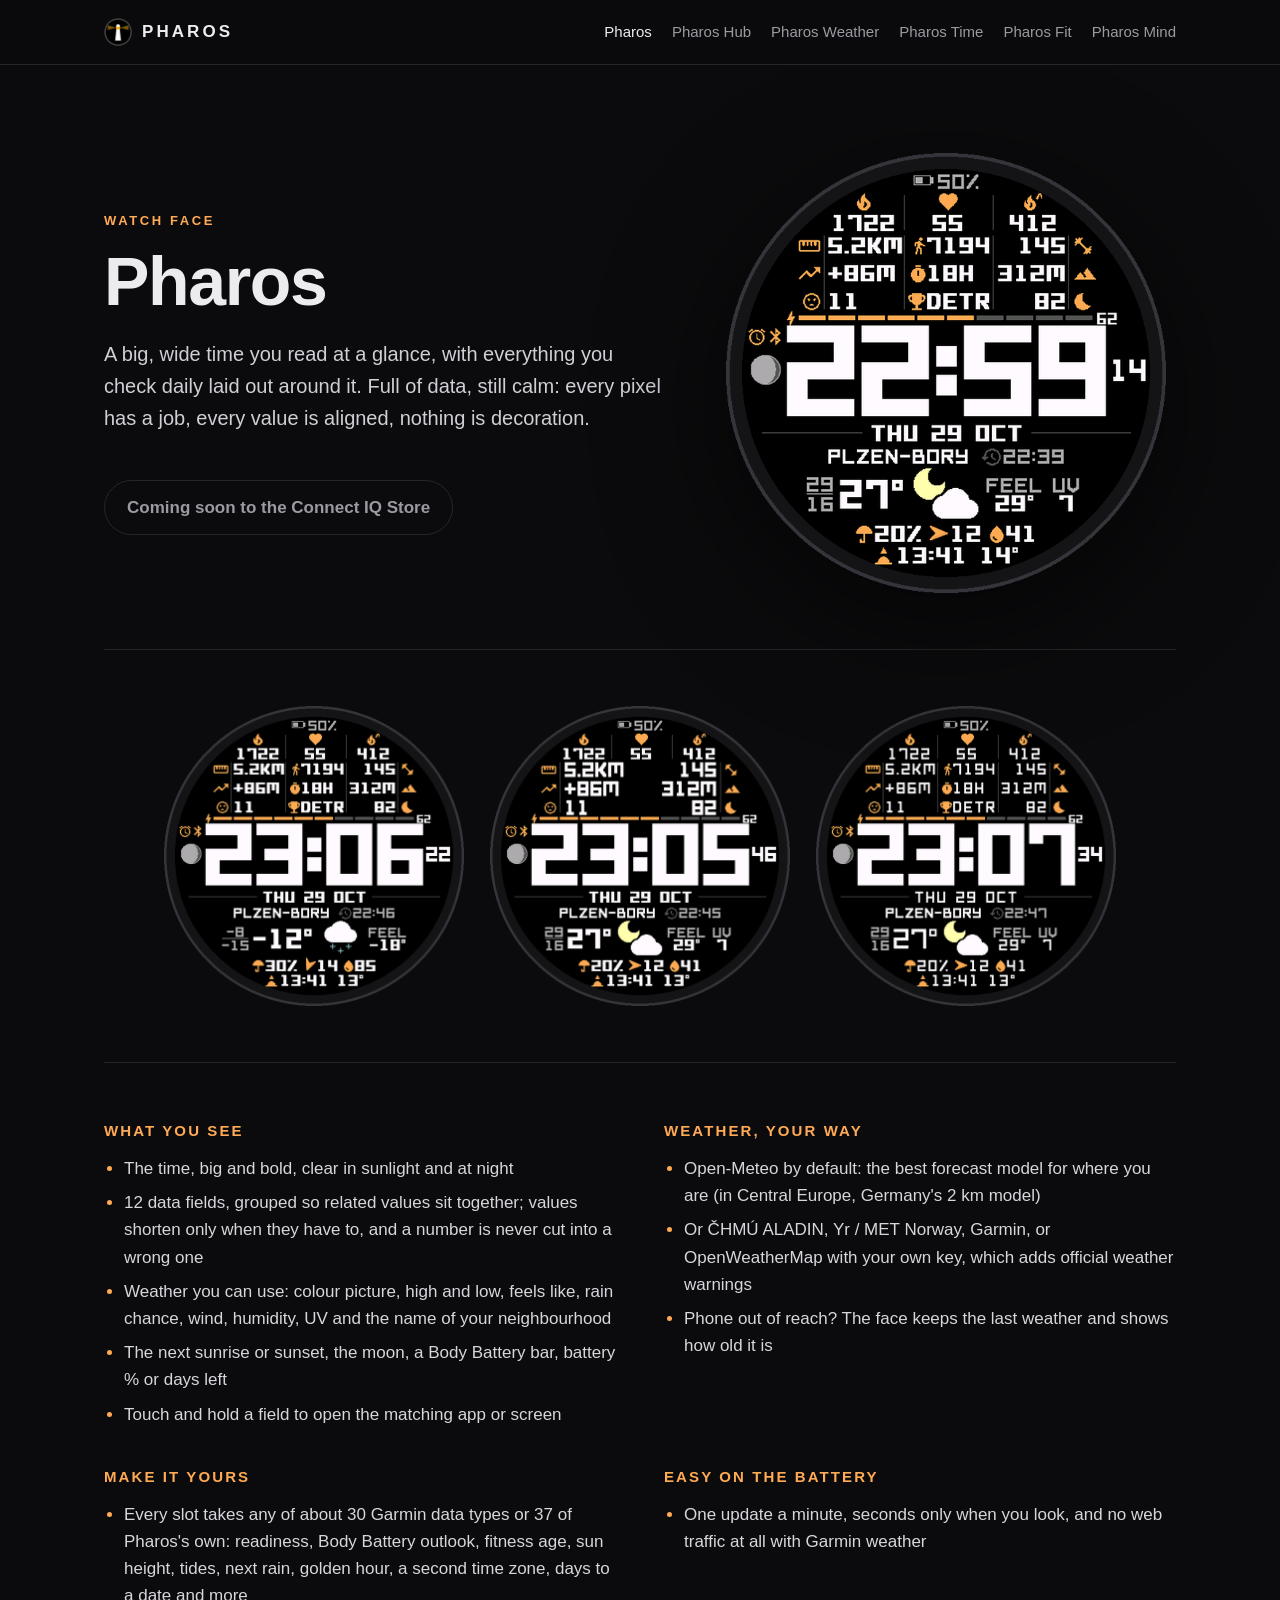
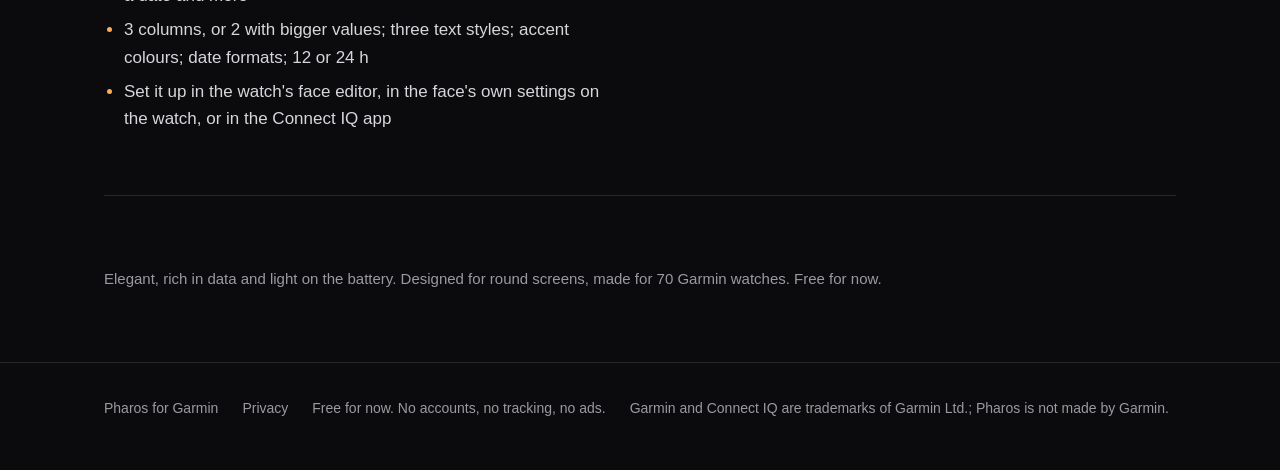
==== face.html @ a4badd38 "Pharos website: home, six product pages, privacy policy Co-Authored-By: Claude Opus 5.5 <noreply@ant" ====
<!doctype html>
<html lang="en"><head><meta charset="utf-8">
<meta name="viewport" content="width=device-width,initial-scale=1">
<title>Pharos: A big, clear time with 12 smart fields and real weather around it.</title>
<meta name="description" content="A big, clear time with 12 smart fields and real weather around it.">
<meta property="og:title" content="Pharos: A big, clear time with 12 smart fields and real weather around it."><meta property="og:description" content="A big, clear time with 12 smart fields and real weather around it.">
<meta property="og:image" content="https://pharos-watch.github.io/img/face_summer.png">
<link rel="icon" href="img/icon.png"><link rel="stylesheet" href="style.css">
</head><body>
<header><div class="wrap"><a class="brand" href="index.html"><img src="img/icon.png" alt="">PHAROS</a><nav><a href="face.html" class=on>Pharos</a><a href="hub.html">Pharos Hub</a><a href="weather.html">Pharos Weather</a><a href="time.html">Pharos Time</a><a href="fit.html">Pharos Fit</a><a href="mind.html">Pharos Mind</a></nav></div></header>
<main class="wrap">
<div class="hero"><div><div class="eyebrow">Watch face</div><h1>Pharos</h1>
<p class="lead">A big, wide time you read at a glance, with everything you check daily laid out around it. Full of data, still calm: every pixel has a job, every value is aligned, nothing is decoration.</p><span class="btn soon">Coming soon to the Connect IQ Store</span></div>
<img class="watch" src="img/face_summer.png" alt="Pharos"></div>
<section><div class="gallery"><img src="img/face_winter.png" alt="Pharos screen"><img src="img/face_columns.png" alt="Pharos screen"><img src="img/face_light.png" alt="Pharos screen"></div></section>
<section><div class="cols"><div><h3>What you see</h3><ul><li>The time, big and bold, clear in sunlight and at night</li><li>12 data fields, grouped so related values sit together; values shorten only when they have to, and a number is never cut into a wrong one</li><li>Weather you can use: colour picture, high and low, feels like, rain chance, wind, humidity, UV and the name of your neighbourhood</li><li>The next sunrise or sunset, the moon, a Body Battery bar, battery % or days left</li><li>Touch and hold a field to open the matching app or screen</li></ul></div><div><h3>Weather, your way</h3><ul><li>Open-Meteo by default: the best forecast model for where you are (in Central Europe, Germany&#x27;s 2 km model)</li><li>Or ČHMÚ ALADIN, Yr / MET Norway, Garmin, or OpenWeatherMap with your own key, which adds official weather warnings</li><li>Phone out of reach? The face keeps the last weather and shows how old it is</li></ul></div><div><h3>Make it yours</h3><ul><li>Every slot takes any of about 30 Garmin data types or 37 of Pharos&#x27;s own: readiness, Body Battery outlook, fitness age, sun height, tides, next rain, golden hour, a second time zone, days to a date and more</li><li>3 columns, or 2 with bigger values; three text styles; accent colours; date formats; 12 or 24 h</li><li>Set it up in the watch&#x27;s face editor, in the face&#x27;s own settings on the watch, or in the Connect IQ app</li></ul></div><div><h3>Easy on the battery</h3><ul><li>One update a minute, seconds only when you look, and no web traffic at all with Garmin weather</li></ul></div></div></section>
<section><p class="sign">Elegant, rich in data and light on the battery. Designed for round screens, made for 70 Garmin watches. Free for now.</p></section></main>
<footer><div class="wrap"><span>Pharos for Garmin</span><a href="privacy.html">Privacy</a>
<span>Free for now. No accounts, no tracking, no ads.</span>
<span>Garmin and Connect IQ are trademarks of Garmin Ltd.; Pharos is not made by Garmin.</span></div></footer>
</body></html>
---- style.css ----
:root { --bg:#0b0b0d; --panel:#141417; --line:#26262b; --text:#ececef; --muted:#9a9aa2; --accent:#ffaa55; }
* { box-sizing:border-box; }
html { -webkit-text-size-adjust:100%; }
body { margin:0; background:var(--bg); color:var(--text);
  font:17px/1.6 -apple-system, BlinkMacSystemFont, "Segoe UI", Inter, Roboto, "Helvetica Neue", Arial, sans-serif; }
a { color:inherit; }
.wrap { max-width:1120px; margin:0 auto; padding:0 24px; }
header { position:sticky; top:0; z-index:5; background:rgba(11,11,13,.85); backdrop-filter:blur(8px);
  border-bottom:1px solid var(--line); }
header .wrap { display:flex; align-items:center; gap:28px; height:64px; }
.brand { display:flex; align-items:center; gap:10px; font-weight:700; letter-spacing:.18em; text-decoration:none; }
.brand img { width:28px; height:28px; }
nav { display:flex; gap:20px; margin-left:auto; font-size:15px; color:var(--muted); flex-wrap:wrap; }
nav a { text-decoration:none; } nav a:hover, nav a.on { color:var(--text); }
.hero { padding:88px 0 56px; display:grid; grid-template-columns:1.1fr .9fr; gap:48px; align-items:center; }
.eyebrow { color:var(--accent); letter-spacing:.2em; font-size:13px; font-weight:600; text-transform:uppercase; }
h1 { font-size:clamp(40px,6vw,68px); line-height:1.05; margin:14px 0 18px; letter-spacing:-.02em; }
h2 { font-size:30px; margin:0 0 18px; letter-spacing:-.01em; }
h3 { font-size:15px; letter-spacing:.14em; text-transform:uppercase; color:var(--accent); margin:0 0 12px; }
.lead { font-size:20px; color:#cfcfd5; max-width:36em; }
.btn { display:inline-block; margin-top:26px; padding:13px 22px; border-radius:999px; background:var(--accent);
  color:#141414; font-weight:650; text-decoration:none; }
.btn.soon { background:transparent; color:var(--muted); border:1px solid var(--line); cursor:default; }
.watch { width:100%; max-width:440px; justify-self:center; filter:drop-shadow(0 30px 60px rgba(0,0,0,.6)); }
section { padding:56px 0; border-top:1px solid var(--line); }
.grid { display:grid; grid-template-columns:repeat(3,1fr); gap:22px; }
.card { background:var(--panel); border:1px solid var(--line); border-radius:22px; padding:26px; text-decoration:none;
  display:flex; flex-direction:column; gap:10px; transition:transform .15s, border-color .15s; }
.card:hover { transform:translateY(-3px); border-color:#3a3a42; }
.card img { width:68%; align-self:center; margin:4px 0 10px; }
.card .kind { color:var(--muted); font-size:13px; letter-spacing:.12em; text-transform:uppercase; }
.card b { font-size:21px; }
.card span.line { color:#c4c4cb; font-size:15.5px; }
.gallery { display:grid; grid-template-columns:repeat(auto-fill,minmax(200px,300px)); justify-content:center; gap:26px; }
.gallery img { width:100%; }
.cols { display:grid; grid-template-columns:repeat(2,1fr); gap:30px 48px; }
ul { margin:0; padding-left:20px; } li { margin:7px 0; color:#d6d6dc; } li::marker { color:var(--accent); }
.sign { color:var(--muted); font-size:15px; }
footer { border-top:1px solid var(--line); padding:34px 0 50px; color:var(--muted); font-size:14px; }
footer .wrap { display:flex; gap:24px; flex-wrap:wrap; }
footer a { text-decoration:none; } footer a:hover { color:var(--text); }
.prose { max-width:760px; } .prose p, .prose li { color:#d6d6dc; }
table { border-collapse:collapse; width:100%; font-size:15px; margin:12px 0 24px; }
th, td { text-align:left; padding:10px 12px; border-bottom:1px solid var(--line); vertical-align:top; }
th { color:var(--muted); font-weight:600; }
@media (max-width:860px) { .hero { grid-template-columns:1fr; padding-top:48px; } .grid { grid-template-columns:1fr 1fr; }
  .cols { grid-template-columns:1fr; } nav { display:none; } }
@media (max-width:560px) { .grid { grid-template-columns:1fr; } body { font-size:16px; } }
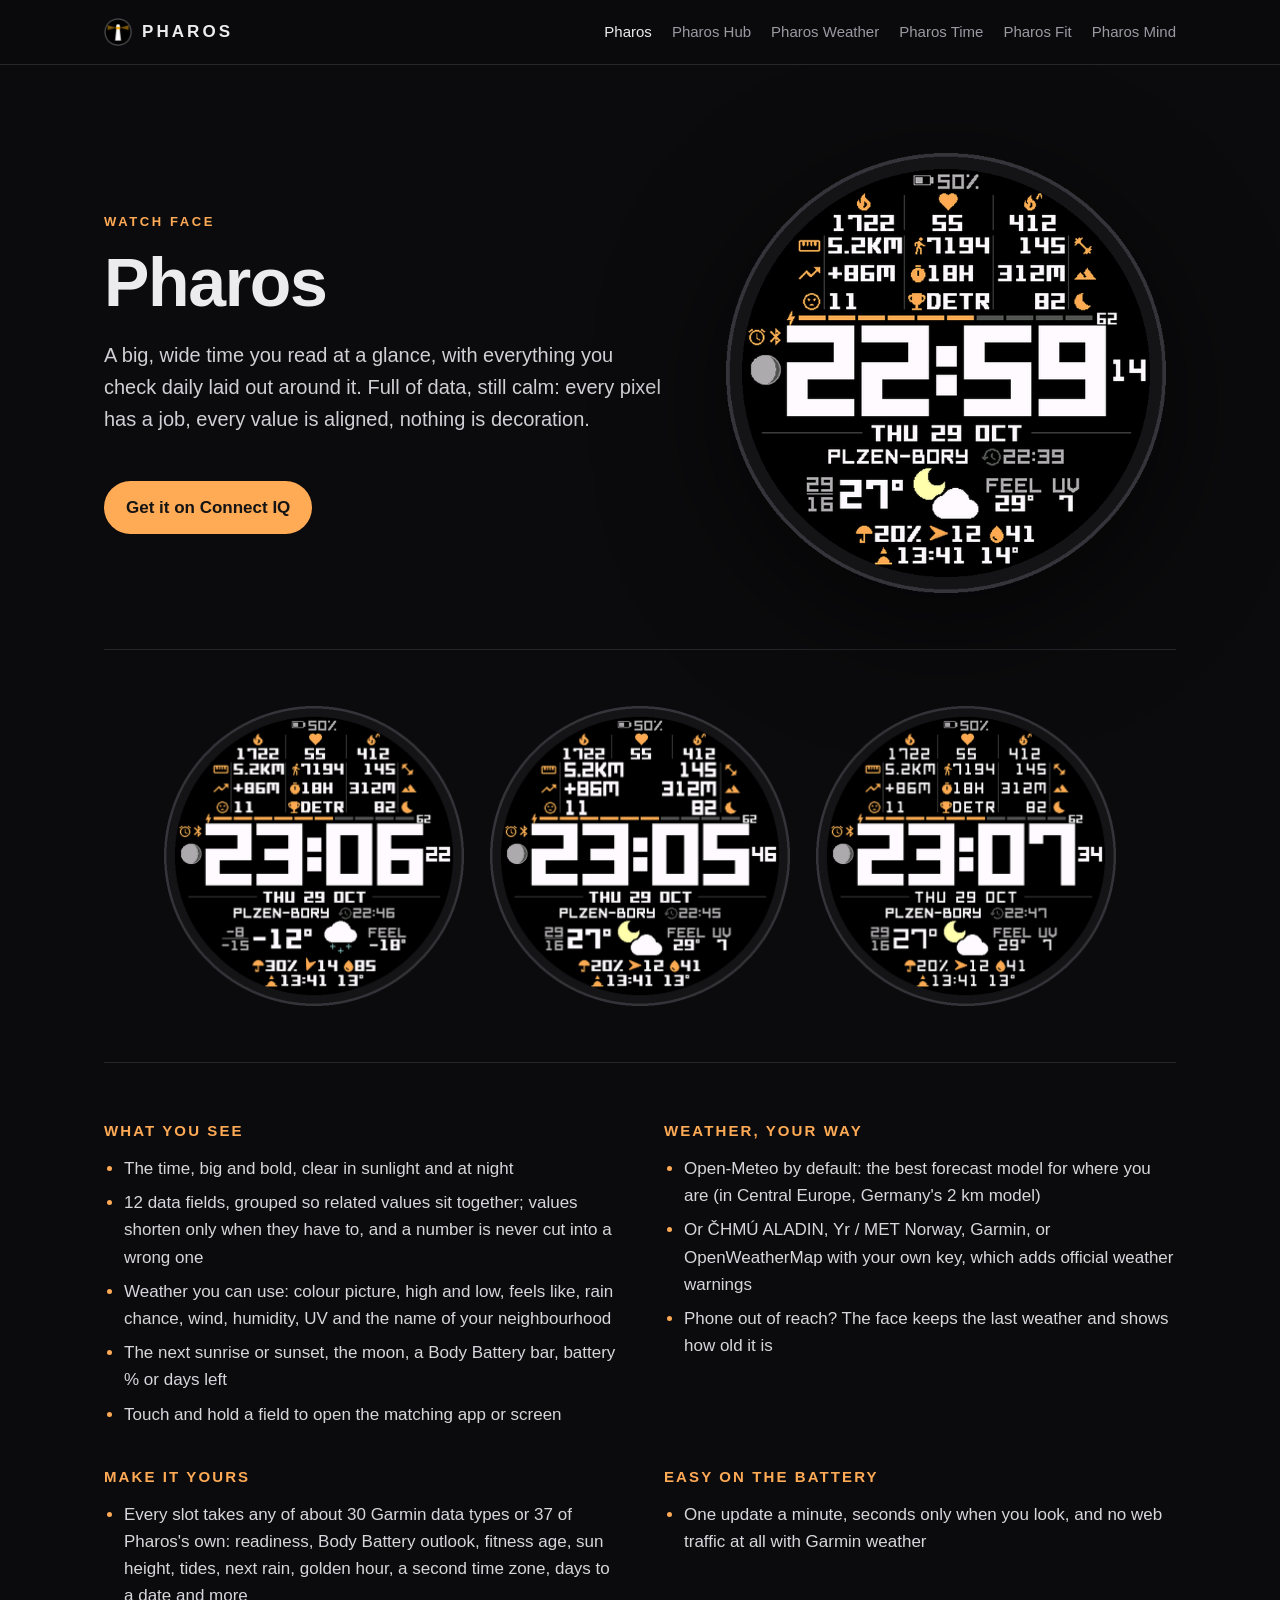
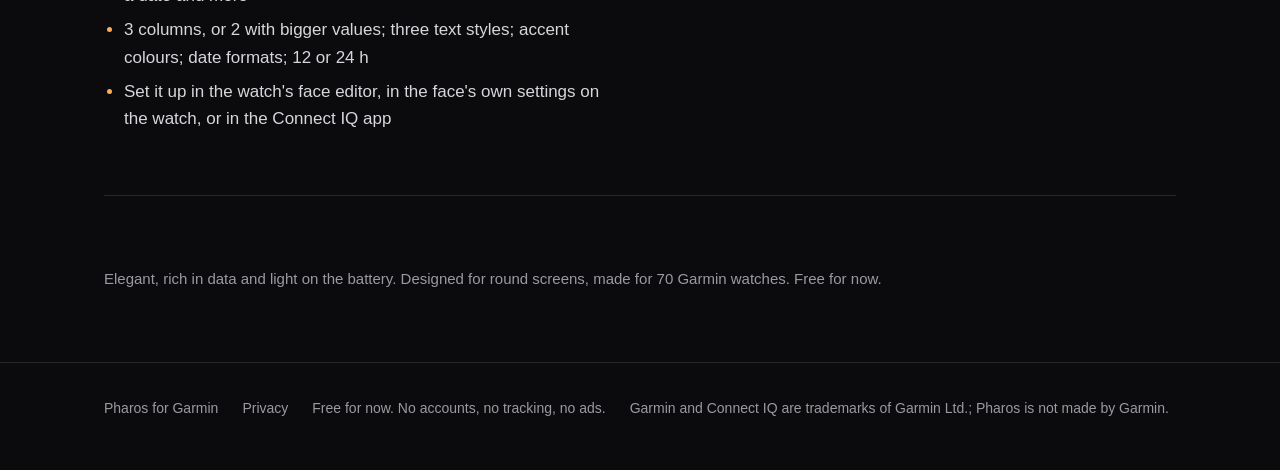
==== commit b5fda397: "Store links for all six Co-Authored-By: Claude Opus 5.5 <noreply@anthropic.com>" ====
--- a/face.html
+++ b/face.html
@@ -10,7 +10,7 @@
 <header><div class="wrap"><a class="brand" href="index.html"><img src="img/icon.png" alt="">PHAROS</a><nav><a href="face.html" class=on>Pharos</a><a href="hub.html">Pharos Hub</a><a href="weather.html">Pharos Weather</a><a href="time.html">Pharos Time</a><a href="fit.html">Pharos Fit</a><a href="mind.html">Pharos Mind</a></nav></div></header>
 <main class="wrap">
 <div class="hero"><div><div class="eyebrow">Watch face</div><h1>Pharos</h1>
-<p class="lead">A big, wide time you read at a glance, with everything you check daily laid out around it. Full of data, still calm: every pixel has a job, every value is aligned, nothing is decoration.</p><span class="btn soon">Coming soon to the Connect IQ Store</span></div>
+<p class="lead">A big, wide time you read at a glance, with everything you check daily laid out around it. Full of data, still calm: every pixel has a job, every value is aligned, nothing is decoration.</p><a class="btn" href="https://apps.garmin.com/apps/65057c04-40fe-46c6-8ff5-8efb09eb4caa">Get it on Connect IQ</a></div>
 <img class="watch" src="img/face_summer.png" alt="Pharos"></div>
 <section><div class="gallery"><img src="img/face_winter.png" alt="Pharos screen"><img src="img/face_columns.png" alt="Pharos screen"><img src="img/face_light.png" alt="Pharos screen"></div></section>
 <section><div class="cols"><div><h3>What you see</h3><ul><li>The time, big and bold, clear in sunlight and at night</li><li>12 data fields, grouped so related values sit together; values shorten only when they have to, and a number is never cut into a wrong one</li><li>Weather you can use: colour picture, high and low, feels like, rain chance, wind, humidity, UV and the name of your neighbourhood</li><li>The next sunrise or sunset, the moon, a Body Battery bar, battery % or days left</li><li>Touch and hold a field to open the matching app or screen</li></ul></div><div><h3>Weather, your way</h3><ul><li>Open-Meteo by default: the best forecast model for where you are (in Central Europe, Germany&#x27;s 2 km model)</li><li>Or ČHMÚ ALADIN, Yr / MET Norway, Garmin, or OpenWeatherMap with your own key, which adds official weather warnings</li><li>Phone out of reach? The face keeps the last weather and shows how old it is</li></ul></div><div><h3>Make it yours</h3><ul><li>Every slot takes any of about 30 Garmin data types or 37 of Pharos&#x27;s own: readiness, Body Battery outlook, fitness age, sun height, tides, next rain, golden hour, a second time zone, days to a date and more</li><li>3 columns, or 2 with bigger values; three text styles; accent colours; date formats; 12 or 24 h</li><li>Set it up in the watch&#x27;s face editor, in the face&#x27;s own settings on the watch, or in the Connect IQ app</li></ul></div><div><h3>Easy on the battery</h3><ul><li>One update a minute, seconds only when you look, and no web traffic at all with Garmin weather</li></ul></div></div></section>
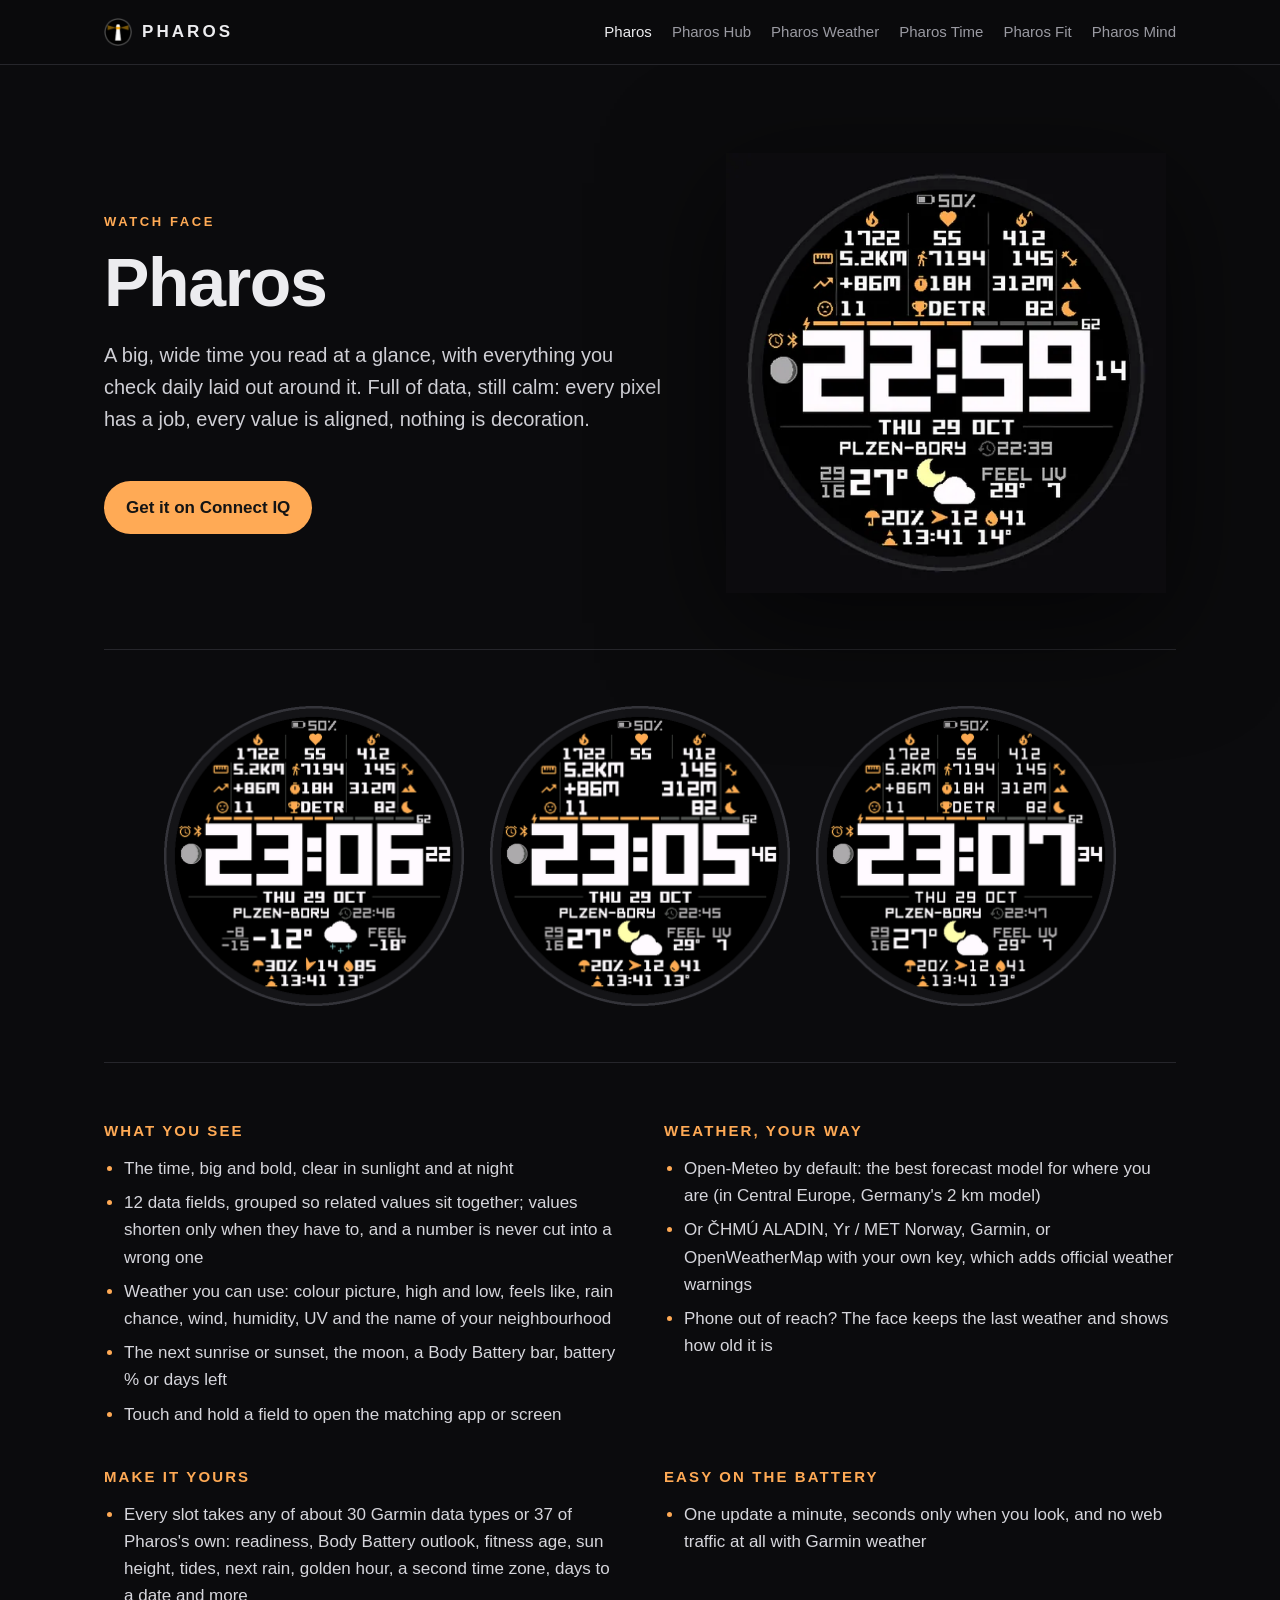
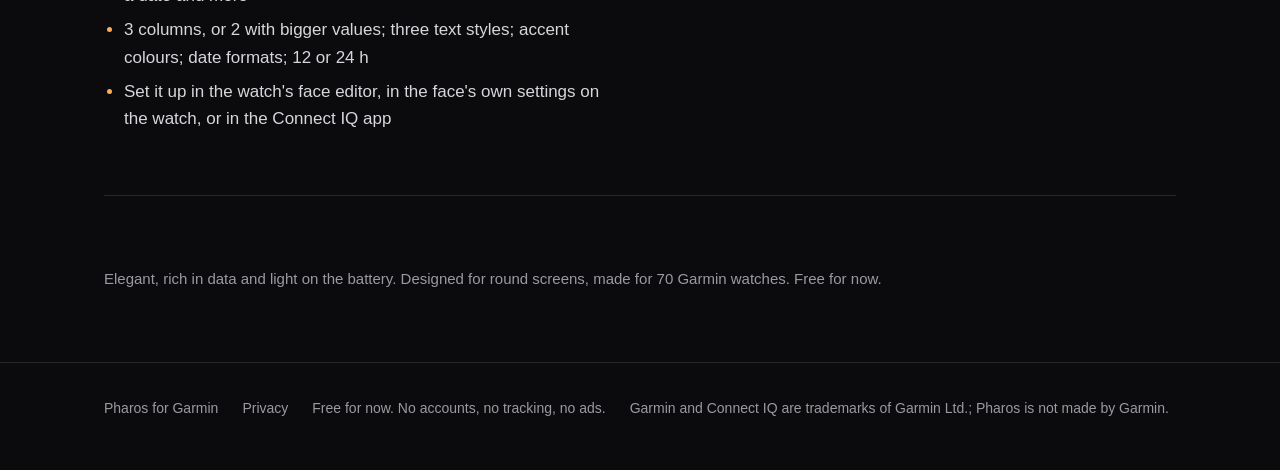
==== commit 181eb130: "Animated screen loops on the product pages Co-Authored-By: Claude Opus 5.5 <noreply@anthropic.com>" ====
--- a/face.html
+++ b/face.html
@@ -11,7 +11,7 @@
 <main class="wrap">
 <div class="hero"><div><div class="eyebrow">Watch face</div><h1>Pharos</h1>
 <p class="lead">A big, wide time you read at a glance, with everything you check daily laid out around it. Full of data, still calm: every pixel has a job, every value is aligned, nothing is decoration.</p><a class="btn" href="https://apps.garmin.com/apps/65057c04-40fe-46c6-8ff5-8efb09eb4caa">Get it on Connect IQ</a></div>
-<img class="watch" src="img/face_summer.png" alt="Pharos"></div>
+<img class="watch" src="img/face_loop.webp" alt="Pharos"></div>
 <section><div class="gallery"><img src="img/face_winter.png" alt="Pharos screen"><img src="img/face_columns.png" alt="Pharos screen"><img src="img/face_light.png" alt="Pharos screen"></div></section>
 <section><div class="cols"><div><h3>What you see</h3><ul><li>The time, big and bold, clear in sunlight and at night</li><li>12 data fields, grouped so related values sit together; values shorten only when they have to, and a number is never cut into a wrong one</li><li>Weather you can use: colour picture, high and low, feels like, rain chance, wind, humidity, UV and the name of your neighbourhood</li><li>The next sunrise or sunset, the moon, a Body Battery bar, battery % or days left</li><li>Touch and hold a field to open the matching app or screen</li></ul></div><div><h3>Weather, your way</h3><ul><li>Open-Meteo by default: the best forecast model for where you are (in Central Europe, Germany&#x27;s 2 km model)</li><li>Or ČHMÚ ALADIN, Yr / MET Norway, Garmin, or OpenWeatherMap with your own key, which adds official weather warnings</li><li>Phone out of reach? The face keeps the last weather and shows how old it is</li></ul></div><div><h3>Make it yours</h3><ul><li>Every slot takes any of about 30 Garmin data types or 37 of Pharos&#x27;s own: readiness, Body Battery outlook, fitness age, sun height, tides, next rain, golden hour, a second time zone, days to a date and more</li><li>3 columns, or 2 with bigger values; three text styles; accent colours; date formats; 12 or 24 h</li><li>Set it up in the watch&#x27;s face editor, in the face&#x27;s own settings on the watch, or in the Connect IQ app</li></ul></div><div><h3>Easy on the battery</h3><ul><li>One update a minute, seconds only when you look, and no web traffic at all with Garmin weather</li></ul></div></div></section>
 <section><p class="sign">Elegant, rich in data and light on the battery. Designed for round screens, made for 70 Garmin watches. Free for now.</p></section></main>
--- a/style.css
+++ b/style.css
@@ -36,6 +36,12 @@
 .cols { display:grid; grid-template-columns:repeat(2,1fr); gap:30px 48px; }
 ul { margin:0; padding-left:20px; } li { margin:7px 0; color:#d6d6dc; } li::marker { color:var(--accent); }
 .sign { color:var(--muted); font-size:15px; }
+.get { display:grid; grid-template-columns:repeat(2,1fr); gap:14px 40px; }
+.get a { display:flex; align-items:center; gap:16px; padding:14px 0; border-bottom:1px solid var(--line); text-decoration:none; }
+.get img { width:56px; }
+.get b { display:block; } .get span { color:var(--muted); font-size:14.5px; }
+.get em { margin-left:auto; font-style:normal; color:var(--accent); font-size:14px; white-space:nowrap; }
+@media (max-width:860px) { .get { grid-template-columns:1fr; } }
 footer { border-top:1px solid var(--line); padding:34px 0 50px; color:var(--muted); font-size:14px; }
 footer .wrap { display:flex; gap:24px; flex-wrap:wrap; }
 footer a { text-decoration:none; } footer a:hover { color:var(--text); }
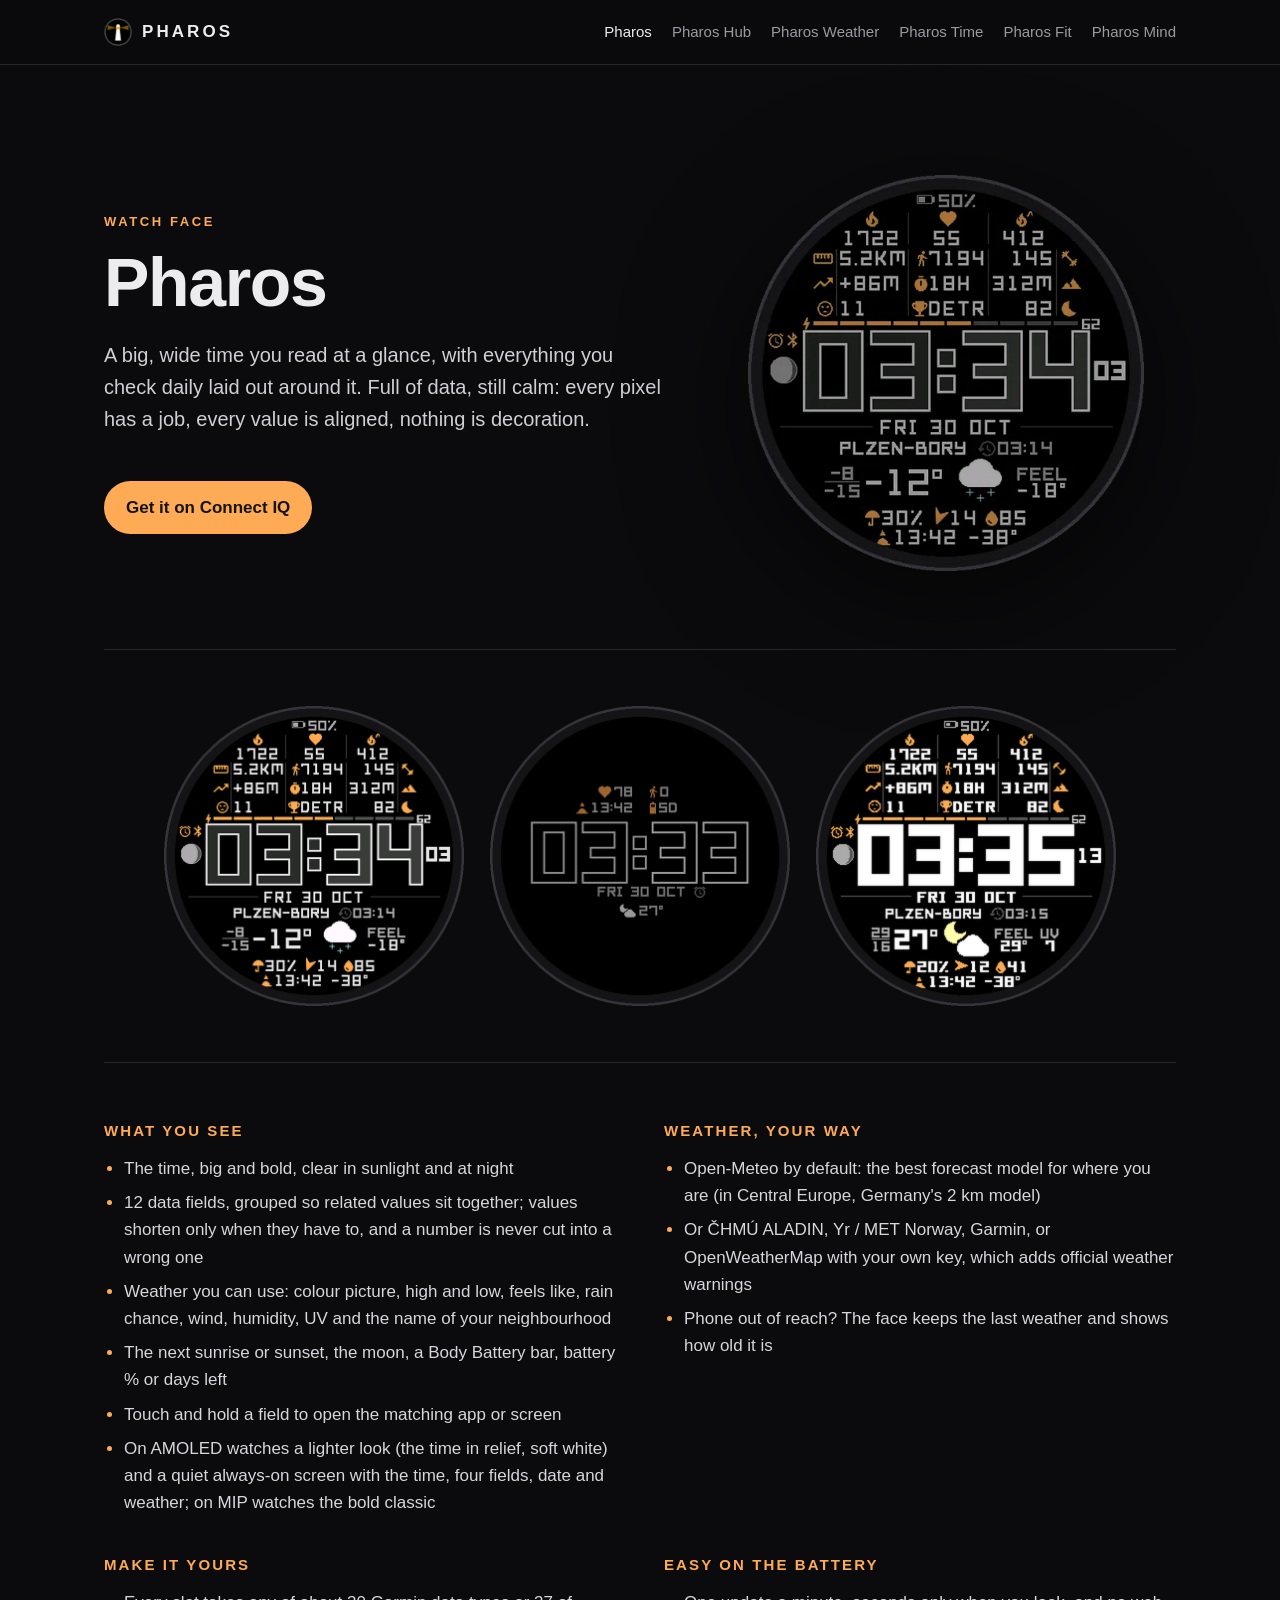
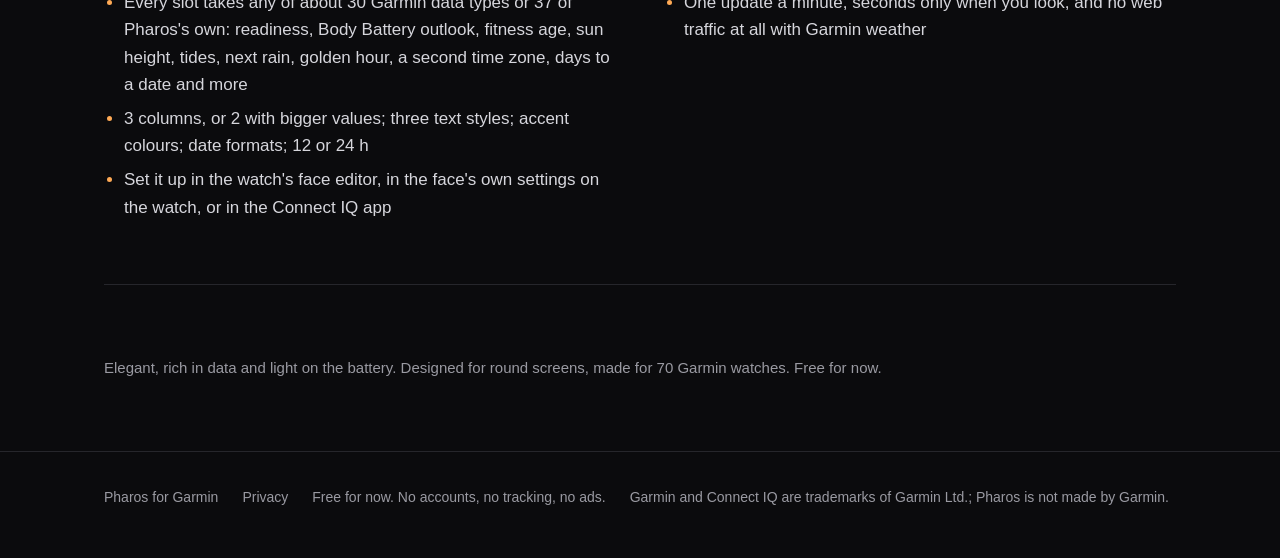
==== commit 6eb4beac: "Face: AMOLED relief, standby and MIP shots; transparent loops Co-Authored-By: Claude Opus 5.5 <norep" ====
--- a/face.html
+++ b/face.html
@@ -12,8 +12,8 @@
 <div class="hero"><div><div class="eyebrow">Watch face</div><h1>Pharos</h1>
 <p class="lead">A big, wide time you read at a glance, with everything you check daily laid out around it. Full of data, still calm: every pixel has a job, every value is aligned, nothing is decoration.</p><a class="btn" href="https://apps.garmin.com/apps/65057c04-40fe-46c6-8ff5-8efb09eb4caa">Get it on Connect IQ</a></div>
 <img class="watch" src="img/face_loop.webp" alt="Pharos"></div>
-<section><div class="gallery"><img src="img/face_winter.png" alt="Pharos screen"><img src="img/face_columns.png" alt="Pharos screen"><img src="img/face_light.png" alt="Pharos screen"></div></section>
-<section><div class="cols"><div><h3>What you see</h3><ul><li>The time, big and bold, clear in sunlight and at night</li><li>12 data fields, grouped so related values sit together; values shorten only when they have to, and a number is never cut into a wrong one</li><li>Weather you can use: colour picture, high and low, feels like, rain chance, wind, humidity, UV and the name of your neighbourhood</li><li>The next sunrise or sunset, the moon, a Body Battery bar, battery % or days left</li><li>Touch and hold a field to open the matching app or screen</li></ul></div><div><h3>Weather, your way</h3><ul><li>Open-Meteo by default: the best forecast model for where you are (in Central Europe, Germany&#x27;s 2 km model)</li><li>Or ČHMÚ ALADIN, Yr / MET Norway, Garmin, or OpenWeatherMap with your own key, which adds official weather warnings</li><li>Phone out of reach? The face keeps the last weather and shows how old it is</li></ul></div><div><h3>Make it yours</h3><ul><li>Every slot takes any of about 30 Garmin data types or 37 of Pharos&#x27;s own: readiness, Body Battery outlook, fitness age, sun height, tides, next rain, golden hour, a second time zone, days to a date and more</li><li>3 columns, or 2 with bigger values; three text styles; accent colours; date formats; 12 or 24 h</li><li>Set it up in the watch&#x27;s face editor, in the face&#x27;s own settings on the watch, or in the Connect IQ app</li></ul></div><div><h3>Easy on the battery</h3><ul><li>One update a minute, seconds only when you look, and no web traffic at all with Garmin weather</li></ul></div></div></section>
+<section><div class="gallery"><img src="img/face_winter.png" alt="Pharos screen"><img src="img/face_standby.png" alt="Pharos screen"><img src="img/face_mip.png" alt="Pharos screen"></div></section>
+<section><div class="cols"><div><h3>What you see</h3><ul><li>The time, big and bold, clear in sunlight and at night</li><li>12 data fields, grouped so related values sit together; values shorten only when they have to, and a number is never cut into a wrong one</li><li>Weather you can use: colour picture, high and low, feels like, rain chance, wind, humidity, UV and the name of your neighbourhood</li><li>The next sunrise or sunset, the moon, a Body Battery bar, battery % or days left</li><li>Touch and hold a field to open the matching app or screen</li><li>On AMOLED watches a lighter look (the time in relief, soft white) and a quiet always-on screen with the time, four fields, date and weather; on MIP watches the bold classic</li></ul></div><div><h3>Weather, your way</h3><ul><li>Open-Meteo by default: the best forecast model for where you are (in Central Europe, Germany&#x27;s 2 km model)</li><li>Or ČHMÚ ALADIN, Yr / MET Norway, Garmin, or OpenWeatherMap with your own key, which adds official weather warnings</li><li>Phone out of reach? The face keeps the last weather and shows how old it is</li></ul></div><div><h3>Make it yours</h3><ul><li>Every slot takes any of about 30 Garmin data types or 37 of Pharos&#x27;s own: readiness, Body Battery outlook, fitness age, sun height, tides, next rain, golden hour, a second time zone, days to a date and more</li><li>3 columns, or 2 with bigger values; three text styles; accent colours; date formats; 12 or 24 h</li><li>Set it up in the watch&#x27;s face editor, in the face&#x27;s own settings on the watch, or in the Connect IQ app</li></ul></div><div><h3>Easy on the battery</h3><ul><li>One update a minute, seconds only when you look, and no web traffic at all with Garmin weather</li></ul></div></div></section>
 <section><p class="sign">Elegant, rich in data and light on the battery. Designed for round screens, made for 70 Garmin watches. Free for now.</p></section></main>
 <footer><div class="wrap"><span>Pharos for Garmin</span><a href="privacy.html">Privacy</a>
 <span>Free for now. No accounts, no tracking, no ads.</span>
